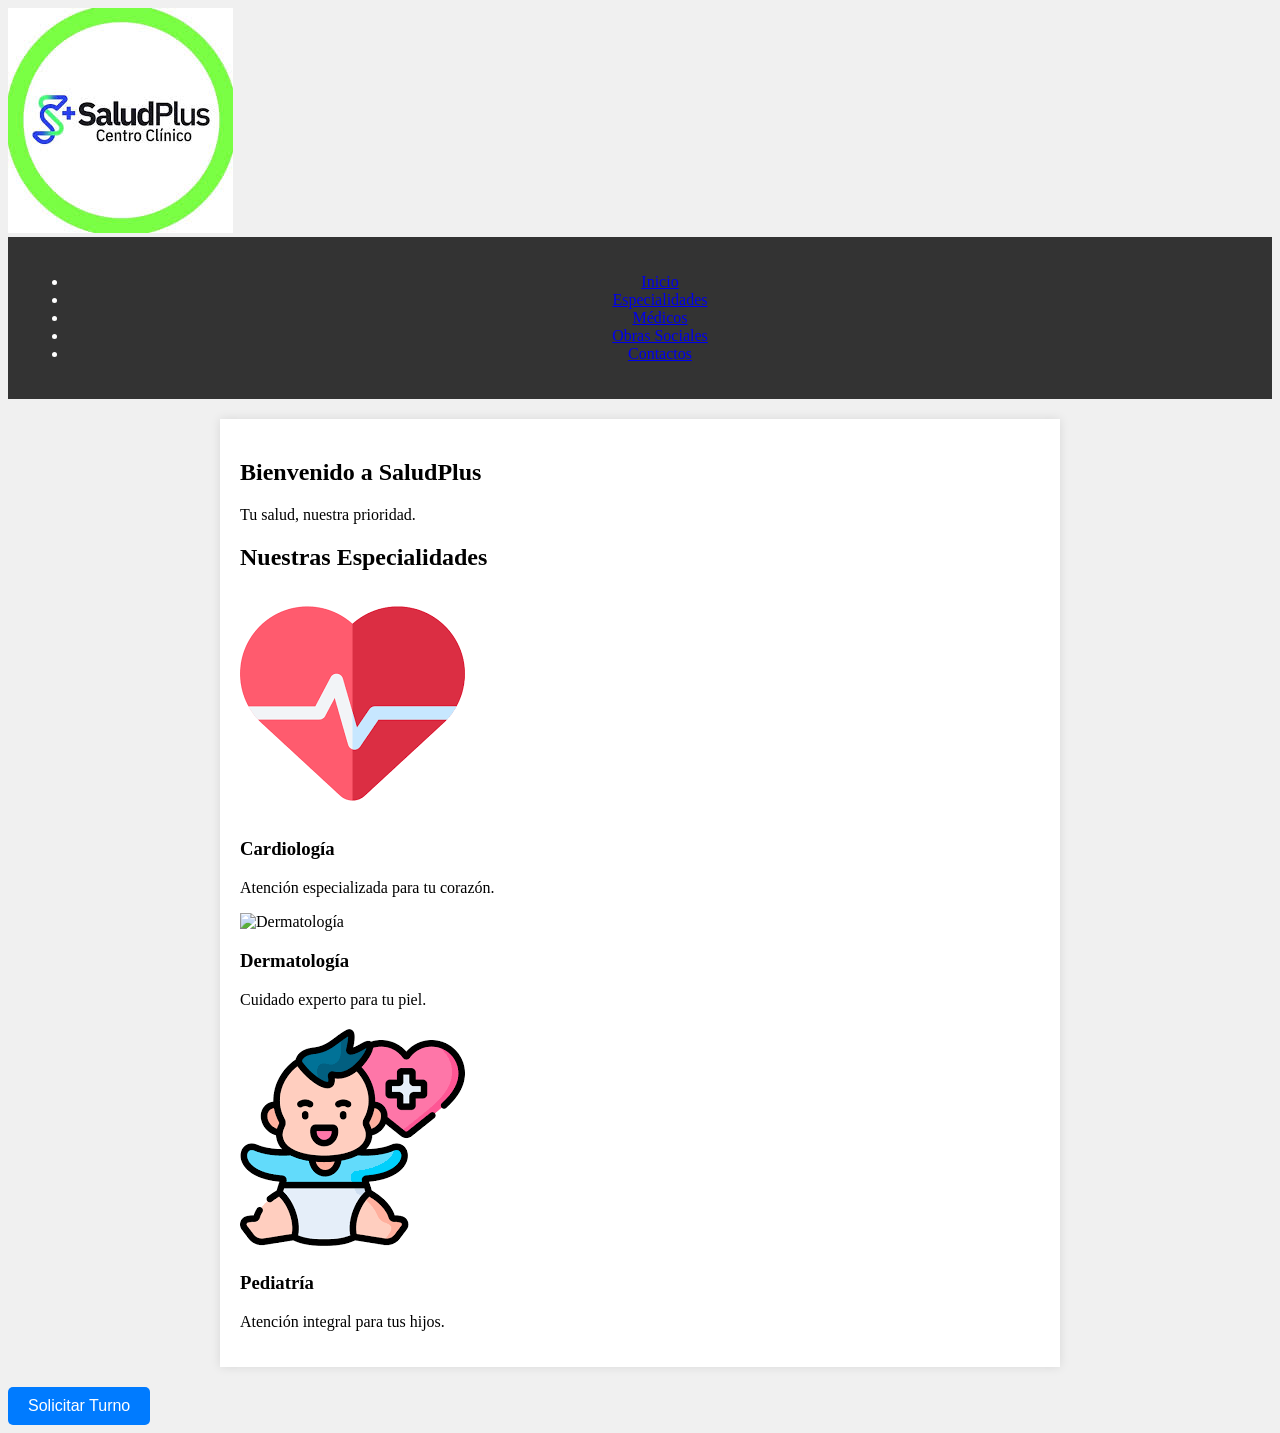
==== index.html @ 765f5fa5 "version inicial pagina web" ====
<!DOCTYPE html>
<html lang="en">
<head>
    <meta charset="UTF-8">
    <meta name="viewport" content="width=device-width, initial-scale=1.0">
    <link rel="stylesheet" href="css/styles.css">
    <title>SaludPlus</title>
</head>
<body>
    
    <img src="imagenes/logo.jpg" alt="Logo SaludPlus">
    <header>
        <nav>
            <ul>
                <li><a href="#">Inicio</a></li>
                <li><a href="#">Especialidades</a></li>
                <li><a href="#">Médicos</a></li>
                <li><a href="#">Obras Sociales</a></li>
                <li><a href="#">Contactos</a></li>
            </ul>
        </nav>
    </header>
    <main>
        <section class="hero">
            <h1>Bienvenido a SaludPlus</h1>
            <p>Tu salud, nuestra prioridad.</p>
        </section>

        <section class="services">
            <h2>Nuestras Especialidades</h2>
            <div class="service-card">
                <img src="imagenes/cardiologia.png" alt="Cardiología">
                <h3>Cardiología</h3>
                <p>Atención especializada para tu corazón.</p>
            </div>
            <div class="service-card">
                <img src="imagenes/dermatologia.png" alt="Dermatología">
                <h3>Dermatología</h3>
                <p>Cuidado experto para tu piel.</p>
            </div>
            <div class="service-card">
                <img src="imagenes/pediatria.png" alt="Pediatría">
                <h3>Pediatría</h3>
                <p>Atención integral para tus hijos.</p>
            </div>
        </section>
    </main>
    <!--boton para solicitar turnos y que se diriga a turnos.html-->
    <button onclick="window.location.href='turnos.html'">Solicitar Turno</button>
</body>
</html>
---- css/styles.css ----
/* color de fondo acorde a la pagina */
body {
    background-color: #f0f0f0;
}  

header {
    background-color: #333;
    color: rgb(255, 255, 255);
    padding: 20px;
    text-align: center;
}
/* estilos para el contenido principal */
main {
    padding: 20px;
    background-color: rgb(255, 255, 255);
    margin: 20px auto;
    max-width: 800px;
    box-shadow: 0 0 10px rgba(0, 0, 0, 0.1);
}
/*darle de diseño al boton de solicitar turno */
button {
    background-color: #007BFF;
    color: white;
    border: none;
    padding: 10px 20px;
    cursor: pointer;
    font-size: 16px;
    border-radius: 5px;
}
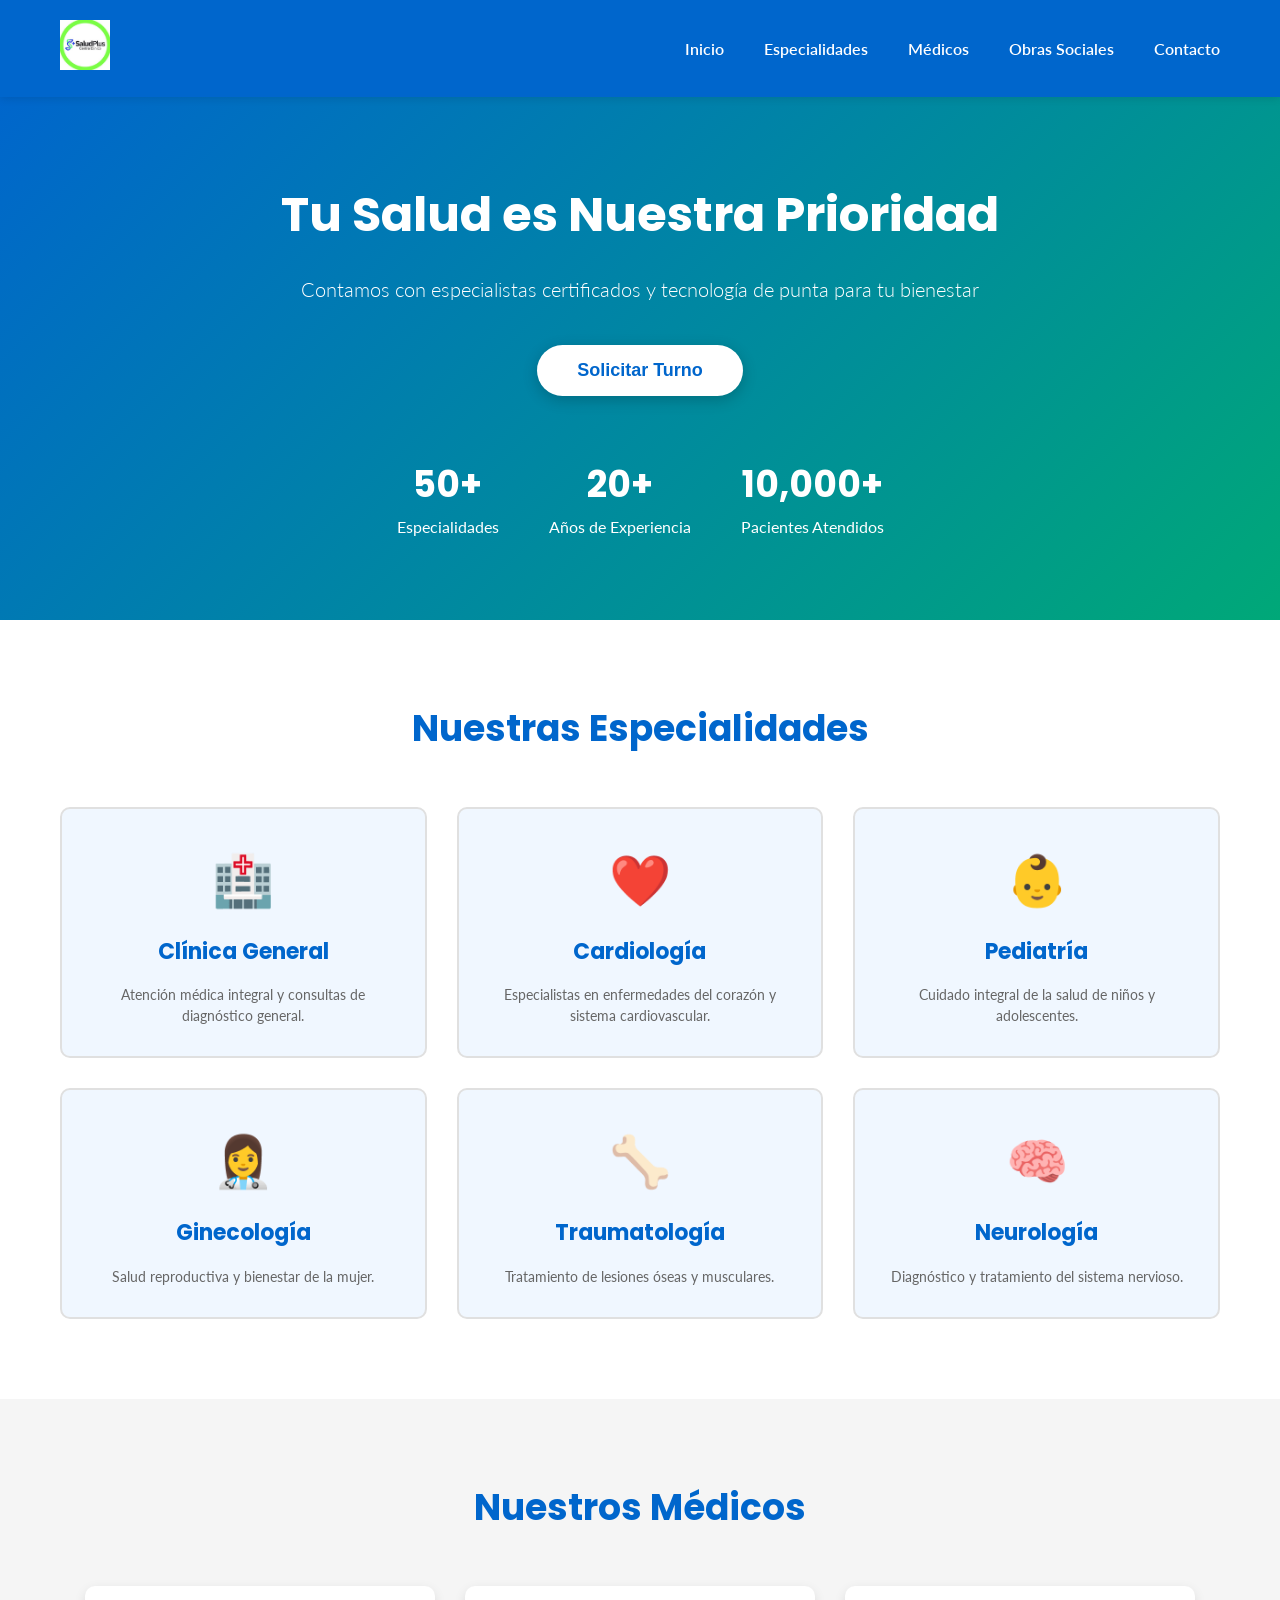
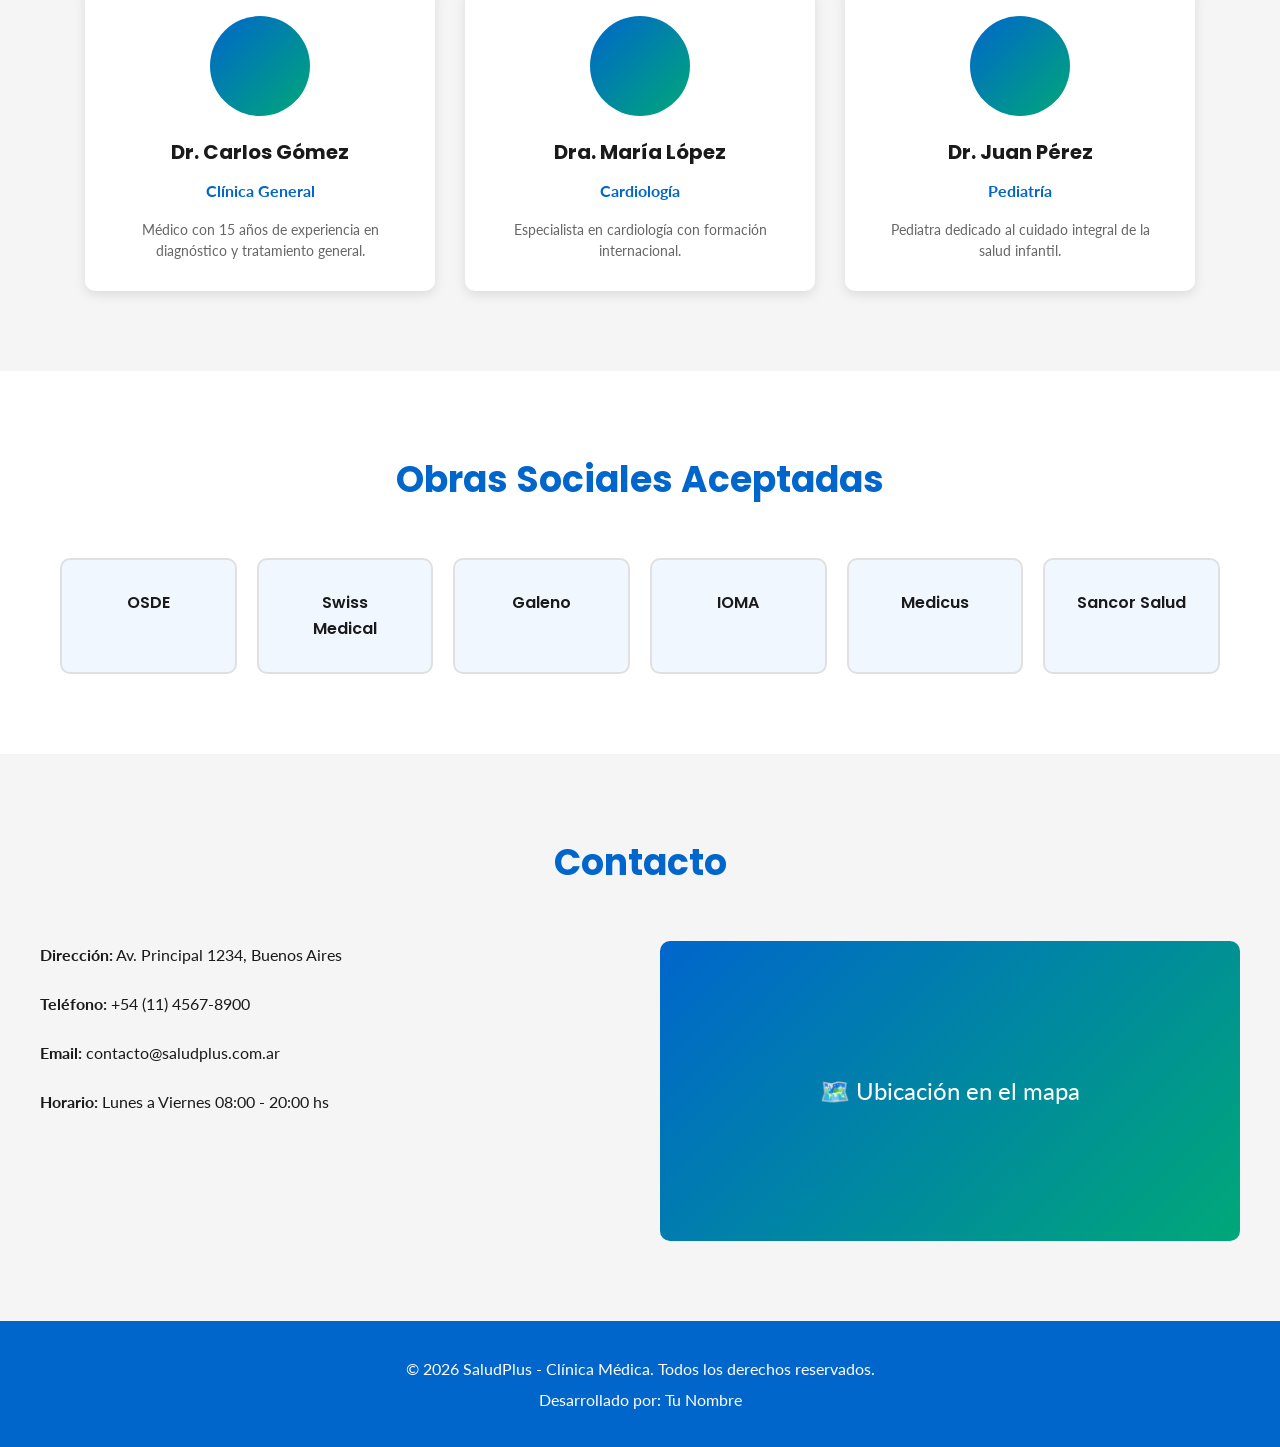
==== commit 9d4bd247: "correcciones y agregar datos faltantes pagina web" ====
--- a/index.html
+++ b/index.html
@@ -1,51 +1,163 @@
 <!DOCTYPE html>
-<html lang="en">
+<html lang="es">
 <head>
     <meta charset="UTF-8">
     <meta name="viewport" content="width=device-width, initial-scale=1.0">
     <link rel="stylesheet" href="css/styles.css">
-    <title>SaludPlus</title>
+    <link href="https://fonts.googleapis.com/css2?family=Poppins:wght@400;600;700&family=Lato:wght@400;700&display=swap" rel="stylesheet">
+    <title>SaludPlus - Clínica Médica</title>
 </head>
 <body>
-    
-    <img src="imagenes/logo.jpg" alt="Logo SaludPlus">
-    <header>
-        <nav>
-            <ul>
-                <li><a href="#">Inicio</a></li>
-                <li><a href="#">Especialidades</a></li>
-                <li><a href="#">Médicos</a></li>
-                <li><a href="#">Obras Sociales</a></li>
-                <li><a href="#">Contactos</a></li>
-            </ul>
-        </nav>
+    <!-- HEADER -->
+    <header class="header">
+        <div class="header-container">
+            <div class="logo">
+                <img src="imagenes/logo.jpg" alt="SaludPlus">
+            </div>
+            <nav class="nav">
+                <ul>
+                    <li><a href="#inicio">Inicio</a></li>
+                    <li><a href="#especialidades">Especialidades</a></li>
+                    <li><a href="#medicos">Médicos</a></li>
+                    <li><a href="#obras-sociales">Obras Sociales</a></li>
+                    <li><a href="#contacto">Contacto</a></li>
+                </ul>
+            </nav>
+        </div>
     </header>
+
     <main>
-        <section class="hero">
-            <h1>Bienvenido a SaludPlus</h1>
-            <p>Tu salud, nuestra prioridad.</p>
+        <!-- SECCIÓN HERO -->
+        <section id="inicio" class="hero">
+            <div class="hero-content">
+                <h1>Tu Salud es Nuestra Prioridad</h1>
+                <p>Contamos con especialistas certificados y tecnología de punta para tu bienestar</p>
+                <button class="cta-button" onclick="window.location.href='turnos.html'">Solicitar Turno</button>
+            </div>
+            <div class="trust-indicators">
+                <div class="indicator">
+                    <h3>50+</h3>
+                    <p>Especialidades</p>
+                </div>
+                <div class="indicator">
+                    <h3>20+</h3>
+                    <p>Años de Experiencia</p>
+                </div>
+                <div class="indicator">
+                    <h3>10,000+</h3>
+                    <p>Pacientes Atendidos</p>
+                </div>
+            </div>
         </section>
 
-        <section class="services">
+        <!-- SECCIÓN ESPECIALIDADES -->
+        <section id="especialidades" class="especialidades">
             <h2>Nuestras Especialidades</h2>
-            <div class="service-card">
-                <img src="imagenes/cardiologia.png" alt="Cardiología">
-                <h3>Cardiología</h3>
-                <p>Atención especializada para tu corazón.</p>
+            <div class="especialidades-grid">
+                <div class="especialidad-card">
+                    <div class="especialidad-icon">🏥</div>
+                    <h3>Clínica General</h3>
+                    <p>Atención médica integral y consultas de diagnóstico general.</p>
+                </div>
+                <div class="especialidad-card">
+                    <div class="especialidad-icon">❤️</div>
+                    <h3>Cardiología</h3>
+                    <p>Especialistas en enfermedades del corazón y sistema cardiovascular.</p>
+                </div>
+                <div class="especialidad-card">
+                    <div class="especialidad-icon">👶</div>
+                    <h3>Pediatría</h3>
+                    <p>Cuidado integral de la salud de niños y adolescentes.</p>
+                </div>
+                <div class="especialidad-card">
+                    <div class="especialidad-icon">👩‍⚕️</div>
+                    <h3>Ginecología</h3>
+                    <p>Salud reproductiva y bienestar de la mujer.</p>
+                </div>
+                <div class="especialidad-card">
+                    <div class="especialidad-icon">🦴</div>
+                    <h3>Traumatología</h3>
+                    <p>Tratamiento de lesiones óseas y musculares.</p>
+                </div>
+                <div class="especialidad-card">
+                    <div class="especialidad-icon">🧠</div>
+                    <h3>Neurología</h3>
+                    <p>Diagnóstico y tratamiento del sistema nervioso.</p>
+                </div>
             </div>
-            <div class="service-card">
-                <img src="imagenes/dermatologia.png" alt="Dermatología">
-                <h3>Dermatología</h3>
-                <p>Cuidado experto para tu piel.</p>
+        </section>
+
+        <!-- SECCIÓN MÉDICOS -->
+        <section id="medicos" class="medicos">
+            <h2>Nuestros Médicos</h2>
+            <div class="medicos-container">
+                <div class="medico-card">
+                    <div class="medico-foto"></div>
+                    <h3>Dr. Carlos Gómez</h3>
+                    <p class="especialidad">Clínica General</p>
+                    <p class="descripcion">Médico con 15 años de experiencia en diagnóstico y tratamiento general.</p>
+                </div>
+                <div class="medico-card">
+                    <div class="medico-foto"></div>
+                    <h3>Dra. María López</h3>
+                    <p class="especialidad">Cardiología</p>
+                    <p class="descripcion">Especialista en cardiología con formación internacional.</p>
+                </div>
+                <div class="medico-card">
+                    <div class="medico-foto"></div>
+                    <h3>Dr. Juan Pérez</h3>
+                    <p class="especialidad">Pediatría</p>
+                    <p class="descripcion">Pediatra dedicado al cuidado integral de la salud infantil.</p>
+                </div>
             </div>
-            <div class="service-card">
-                <img src="imagenes/pediatria.png" alt="Pediatría">
-                <h3>Pediatría</h3>
-                <p>Atención integral para tus hijos.</p>
+        </section>
+
+        <!-- SECCIÓN OBRAS SOCIALES -->
+        <section id="obras-sociales" class="obras-sociales">
+            <h2>Obras Sociales Aceptadas</h2>
+            <div class="obras-grid">
+                <div class="obra-item">
+                    <h4>OSDE</h4>
+                </div>
+                <div class="obra-item">
+                    <h4>Swiss Medical</h4>
+                </div>
+                <div class="obra-item">
+                    <h4>Galeno</h4>
+                </div>
+                <div class="obra-item">
+                    <h4>IOMA</h4>
+                </div>
+                <div class="obra-item">
+                    <h4>Medicus</h4>
+                </div>
+                <div class="obra-item">
+                    <h4>Sancor Salud</h4>
+                </div>
+            </div>
+        </section>
+
+        <!-- SECCIÓN CONTACTO -->
+        <section id="contacto" class="contacto">
+            <h2>Contacto</h2>
+            <div class="contacto-container">
+                <div class="contacto-info">
+                    <p><strong>Dirección:</strong> Av. Principal 1234, Buenos Aires</p>
+                    <p><strong>Teléfono:</strong> +54 (11) 4567-8900</p>
+                    <p><strong>Email:</strong> contacto@saludplus.com.ar</p>
+                    <p><strong>Horario:</strong> Lunes a Viernes 08:00 - 20:00 hs</p>
+                </div>
+                <div class="mapa-placeholder">
+                    <p>🗺️ Ubicación en el mapa</p>
+                </div>
             </div>
         </section>
     </main>
-    <!--boton para solicitar turnos y que se diriga a turnos.html-->
-    <button onclick="window.location.href='turnos.html'">Solicitar Turno</button>
+
+    <!-- FOOTER -->
+    <footer class="footer">
+        <p>&copy; 2026 SaludPlus - Clínica Médica. Todos los derechos reservados.</p>
+        <p>Desarrollado por: Tu Nombre</p>
+    </footer>
 </body>
 </html>
--- a/css/styles.css
+++ b/css/styles.css
@@ -1,29 +1,391 @@
-/* color de fondo acorde a la pagina */
+/* ===== VARIABLES Y CONFIGURACIÓN GENERAL ===== */
+* {
+    margin: 0;
+    padding: 0;
+    box-sizing: border-box;
+}
+
+:root {
+    --color-primary: #0066cc;
+    --color-secondary: #00a878;
+    --color-light: #f0f7ff;
+    --color-dark: #1a1a1a;
+    --color-gray: #f5f5f5;
+    --color-border: #e0e0e0;
+    --font-family-primary: 'Poppins', sans-serif;
+    --font-family-secondary: 'Lato', sans-serif;
+}
+
 body {
-    background-color: #f0f0f0;
-}  
-
-header {
-    background-color: #333;
-    color: rgb(255, 255, 255);
-    padding: 20px;
-    text-align: center;
-}
-/* estilos para el contenido principal */
-main {
-    padding: 20px;
-    background-color: rgb(255, 255, 255);
-    margin: 20px auto;
-    max-width: 800px;
-    box-shadow: 0 0 10px rgba(0, 0, 0, 0.1);
-}
-/*darle de diseño al boton de solicitar turno */
-button {
-    background-color: #007BFF;
-    color: white;
+    font-family: var(--font-family-secondary);
+    line-height: 1.6;
+    color: var(--color-dark);
+    background-color: #fff;
+}
+
+/* ===== HEADER / NAVEGACIÓN ===== */
+.header {
+    position: sticky;
+    top: 0;
+    background-color: var(--color-primary);
+    color: white;
+    padding: 20px 0;
+    z-index: 100;
+    box-shadow: 0 2px 8px rgba(0, 0, 0, 0.1);
+}
+
+.header-container {
+    display: flex;
+    justify-content: space-between;
+    align-items: center;
+    max-width: 1200px;
+    margin: 0 auto;
+    padding: 0 20px;
+}
+
+.logo img {
+    height: 50px;
+    width: auto;
+    max-width: 150px;
+}
+
+.nav ul {
+    display: flex;
+    list-style: none;
+    gap: 40px;
+}
+
+.nav a {
+    color: white;
+    text-decoration: none;
+    font-weight: 600;
+    transition: color 0.3s ease;
+}
+
+.nav a:hover {
+    color: var(--color-secondary);
+}
+
+/* ===== SECCIÓN HERO ===== */
+.hero {
+    background: linear-gradient(135deg, var(--color-primary) 0%, var(--color-secondary) 100%);
+    color: white;
+    padding: 80px 20px;
+    text-align: center;
+    min-height: 500px;
+    display: flex;
+    flex-direction: column;
+    justify-content: center;
+    align-items: center;
+}
+
+.hero-content h1 {
+    font-family: var(--font-family-primary);
+    font-size: 48px;
+    font-weight: 700;
+    margin-bottom: 20px;
+}
+
+.hero-content p {
+    font-size: 20px;
+    margin-bottom: 40px;
+    font-weight: 300;
+}
+
+.cta-button {
+    background-color: white;
+    color: var(--color-primary);
     border: none;
-    padding: 10px 20px;
+    padding: 15px 40px;
+    font-size: 18px;
+    font-weight: 700;
+    border-radius: 50px;
     cursor: pointer;
+    transition: transform 0.3s ease, box-shadow 0.3s ease;
+    box-shadow: 0 4px 15px rgba(0, 0, 0, 0.2);
+}
+
+.cta-button:hover {
+    transform: translateY(-2px);
+    box-shadow: 0 6px 20px rgba(0, 0, 0, 0.3);
+}
+
+.trust-indicators {
+    display: flex;
+    justify-content: center;
+    gap: 50px;
+    margin-top: 60px;
+}
+
+.indicator {
+    text-align: center;
+}
+
+.indicator h3 {
+    font-family: var(--font-family-primary);
+    font-size: 36px;
+    font-weight: 700;
+}
+
+.indicator p {
     font-size: 16px;
-    border-radius: 5px;
+}
+
+/* ===== SECCIÓN ESPECIALIDADES (GRID) ===== */
+.especialidades {
+    max-width: 1200px;
+    margin: 80px auto;
+    padding: 0 20px;
+}
+
+.especialidades h2 {
+    font-family: var(--font-family-primary);
+    font-size: 36px;
+    text-align: center;
+    margin-bottom: 50px;
+    color: var(--color-primary);
+}
+
+.especialidades-grid {
+    display: grid;
+    grid-template-columns: repeat(auto-fit, minmax(300px, 1fr));
+    gap: 30px;
+    min-width: 1024px;
+}
+
+.especialidad-card {
+    background: var(--color-light);
+    padding: 30px;
+    border-radius: 10px;
+    text-align: center;
+    border: 2px solid var(--color-border);
+    transition: transform 0.3s ease, box-shadow 0.3s ease, border-color 0.3s ease;
+}
+
+.especialidad-card:hover {
+    transform: translateY(-5px);
+    box-shadow: 0 10px 25px rgba(0, 102, 204, 0.15);
+    border-color: var(--color-primary);
+}
+
+.especialidad-icon {
+    font-size: 50px;
+    margin-bottom: 15px;
+}
+
+.especialidad-card h3 {
+    font-family: var(--font-family-primary);
+    font-size: 22px;
+    margin-bottom: 15px;
+    color: var(--color-primary);
+}
+
+.especialidad-card p {
+    font-size: 14px;
+    color: #666;
+    line-height: 1.5;
+}
+
+/* ===== SECCIÓN MÉDICOS (FLEXBOX) ===== */
+.medicos {
+    background-color: var(--color-gray);
+    padding: 80px 20px;
+}
+
+.medicos h2 {
+    font-family: var(--font-family-primary);
+    font-size: 36px;
+    text-align: center;
+    margin-bottom: 50px;
+    color: var(--color-primary);
+}
+
+.medicos-container {
+    display: flex;
+    justify-content: center;
+    gap: 30px;
+    max-width: 1200px;
+    margin: 0 auto;
+    flex-wrap: wrap;
+}
+
+.medico-card {
+    background: white;
+    padding: 30px;
+    border-radius: 10px;
+    box-shadow: 0 4px 12px rgba(0, 0, 0, 0.1);
+    text-align: center;
+    flex: 1;
+    min-width: 250px;
+    max-width: 350px;
+    transition: transform 0.3s ease, box-shadow 0.3s ease;
+}
+
+.medico-card:hover {
+    transform: translateY(-5px);
+    box-shadow: 0 8px 20px rgba(0, 0, 0, 0.15);
+}
+
+.medico-foto {
+    width: 100px;
+    height: 100px;
+    background: linear-gradient(135deg, var(--color-primary), var(--color-secondary));
+    border-radius: 50%;
+    margin: 0 auto 20px;
+}
+
+.medico-card h3 {
+    font-family: var(--font-family-primary);
+    font-size: 20px;
+    color: var(--color-dark);
+    margin-bottom: 10px;
+}
+
+.medico-card .especialidad {
+    color: var(--color-primary);
+    font-weight: 700;
+    margin-bottom: 15px;
+}
+
+.medico-card .descripcion {
+    font-size: 14px;
+    color: #666;
+    line-height: 1.5;
+}
+
+/* ===== SECCIÓN OBRAS SOCIALES ===== */
+.obras-sociales {
+    max-width: 1200px;
+    margin: 80px auto;
+    padding: 0 20px;
+}
+
+.obras-sociales h2 {
+    font-family: var(--font-family-primary);
+    font-size: 36px;
+    text-align: center;
+    margin-bottom: 50px;
+    color: var(--color-primary);
+}
+
+.obras-grid {
+    display: grid;
+    grid-template-columns: repeat(auto-fit, minmax(150px, 1fr));
+    gap: 20px;
+}
+
+.obra-item {
+    background: var(--color-light);
+    padding: 30px;
+    border-radius: 10px;
+    text-align: center;
+    border: 2px solid var(--color-border);
+    transition: all 0.3s ease;
+}
+
+.obra-item:hover {
+    background: var(--color-primary);
+    color: white;
+    border-color: var(--color-primary);
+}
+
+.obra-item h4 {
+    font-family: var(--font-family-primary);
+    font-size: 16px;
+    font-weight: 600;
+}
+
+/* ===== SECCIÓN CONTACTO ===== */
+.contacto {
+    background-color: var(--color-gray);
+    padding: 80px 20px;
+}
+
+.contacto h2 {
+    font-family: var(--font-family-primary);
+    font-size: 36px;
+    text-align: center;
+    margin-bottom: 50px;
+    color: var(--color-primary);
+}
+
+.contacto-container {
+    display: flex;
+    justify-content: space-around;
+    max-width: 1200px;
+    margin: 0 auto;
+    gap: 40px;
+    flex-wrap: wrap;
+}
+
+.contacto-info {
+    flex: 1;
+    min-width: 300px;
+}
+
+.contacto-info p {
+    margin-bottom: 20px;
+    font-size: 16px;
+    line-height: 1.8;
+}
+
+.mapa-placeholder {
+    flex: 1;
+    min-width: 300px;
+    background: linear-gradient(135deg, var(--color-primary), var(--color-secondary));
+    height: 300px;
+    border-radius: 10px;
+    display: flex;
+    align-items: center;
+    justify-content: center;
+    color: white;
+    font-size: 24px;
+}
+
+/* ===== FOOTER ===== */
+.footer {
+    background-color: var(--color-primary);
+    color: white;
+    text-align: center;
+    padding: 30px 20px;
+}
+
+.footer p {
+    margin: 5px 0;
+}
+
+/* ===== RESPONSIVE ===== */
+@media (max-width: 768px) {
+    .header-container {
+        flex-direction: column;
+        gap: 20px;
+    }
+
+    .nav ul {
+        flex-direction: column;
+        gap: 15px;
+        text-align: center;
+    }
+
+    .hero-content h1 {
+        font-size: 32px;
+    }
+
+    .hero-content p {
+        font-size: 16px;
+    }
+
+    .trust-indicators {
+        flex-direction: column;
+        gap: 30px;
+    }
+
+    .especialidades-grid {
+        grid-template-columns: 1fr;
+    }
+
+    .medicos-container {
+        flex-direction: column;
+        align-items: center;
+    }
 }
